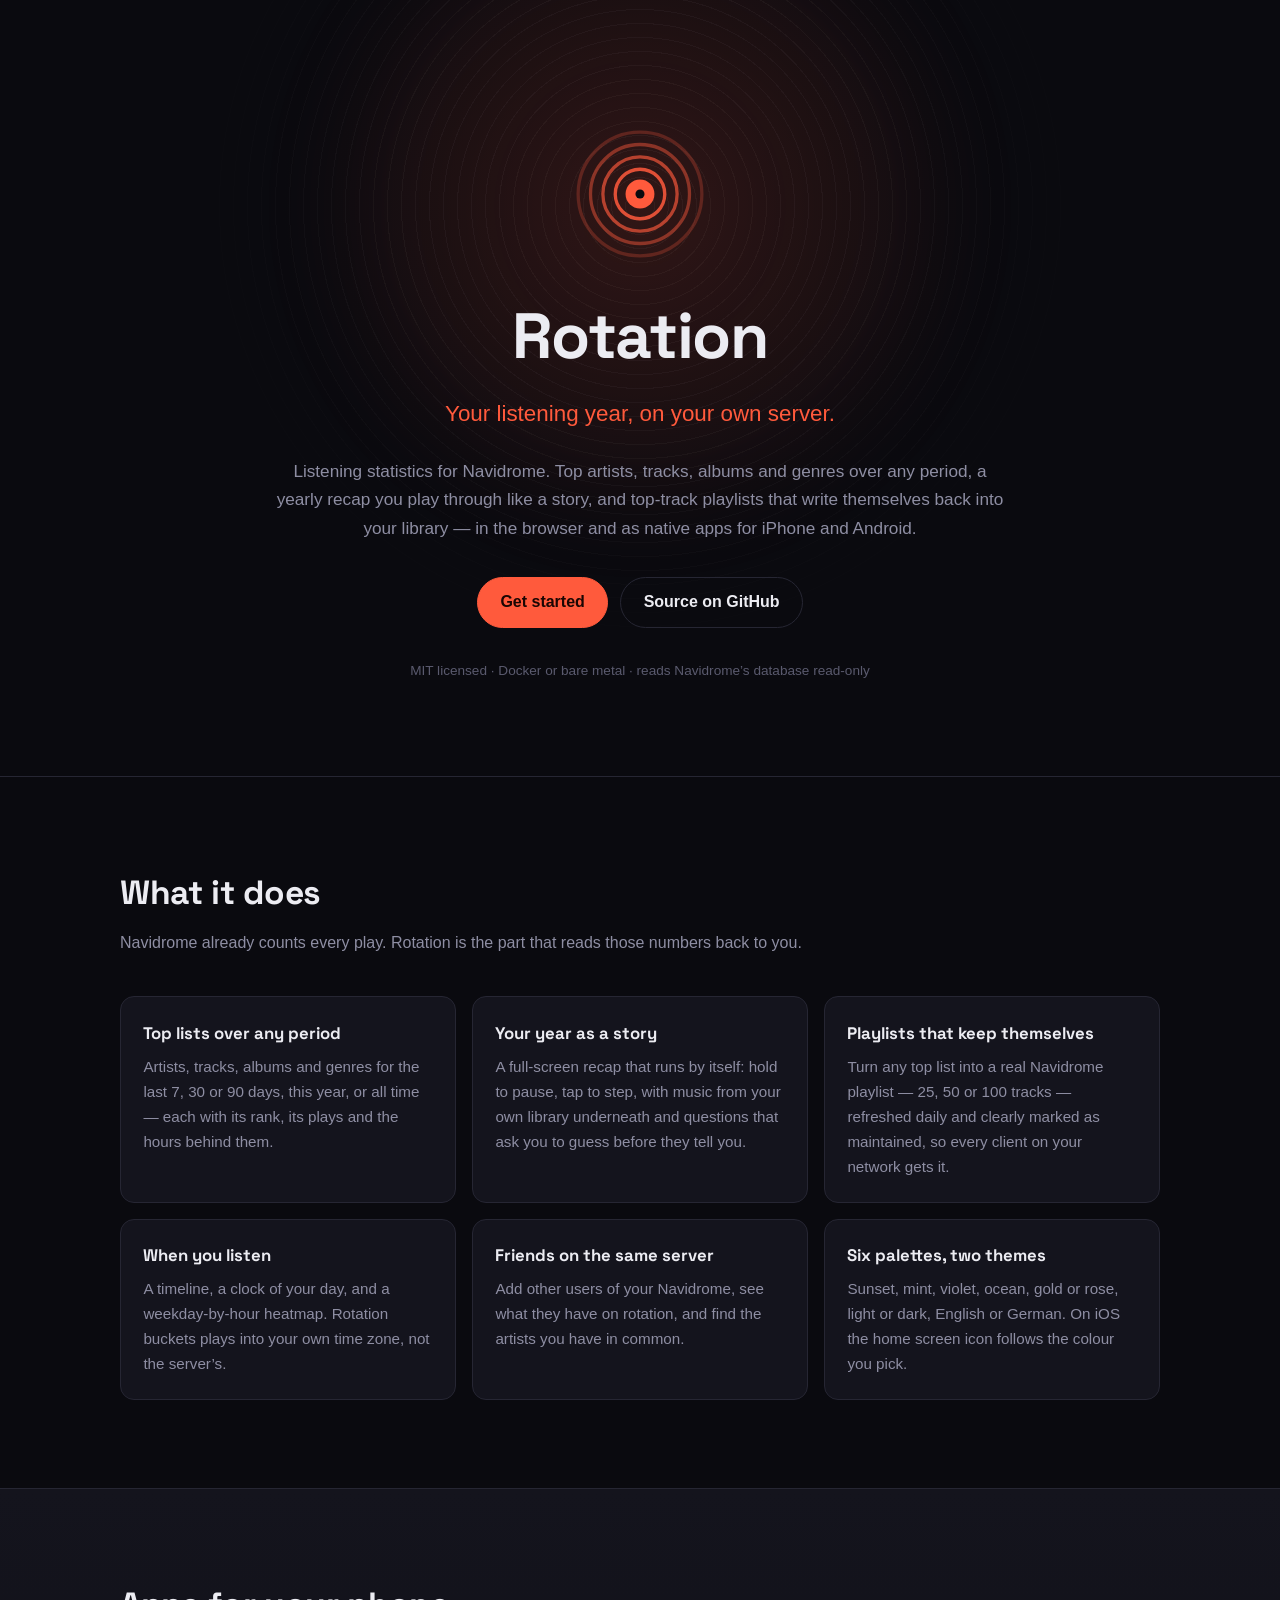
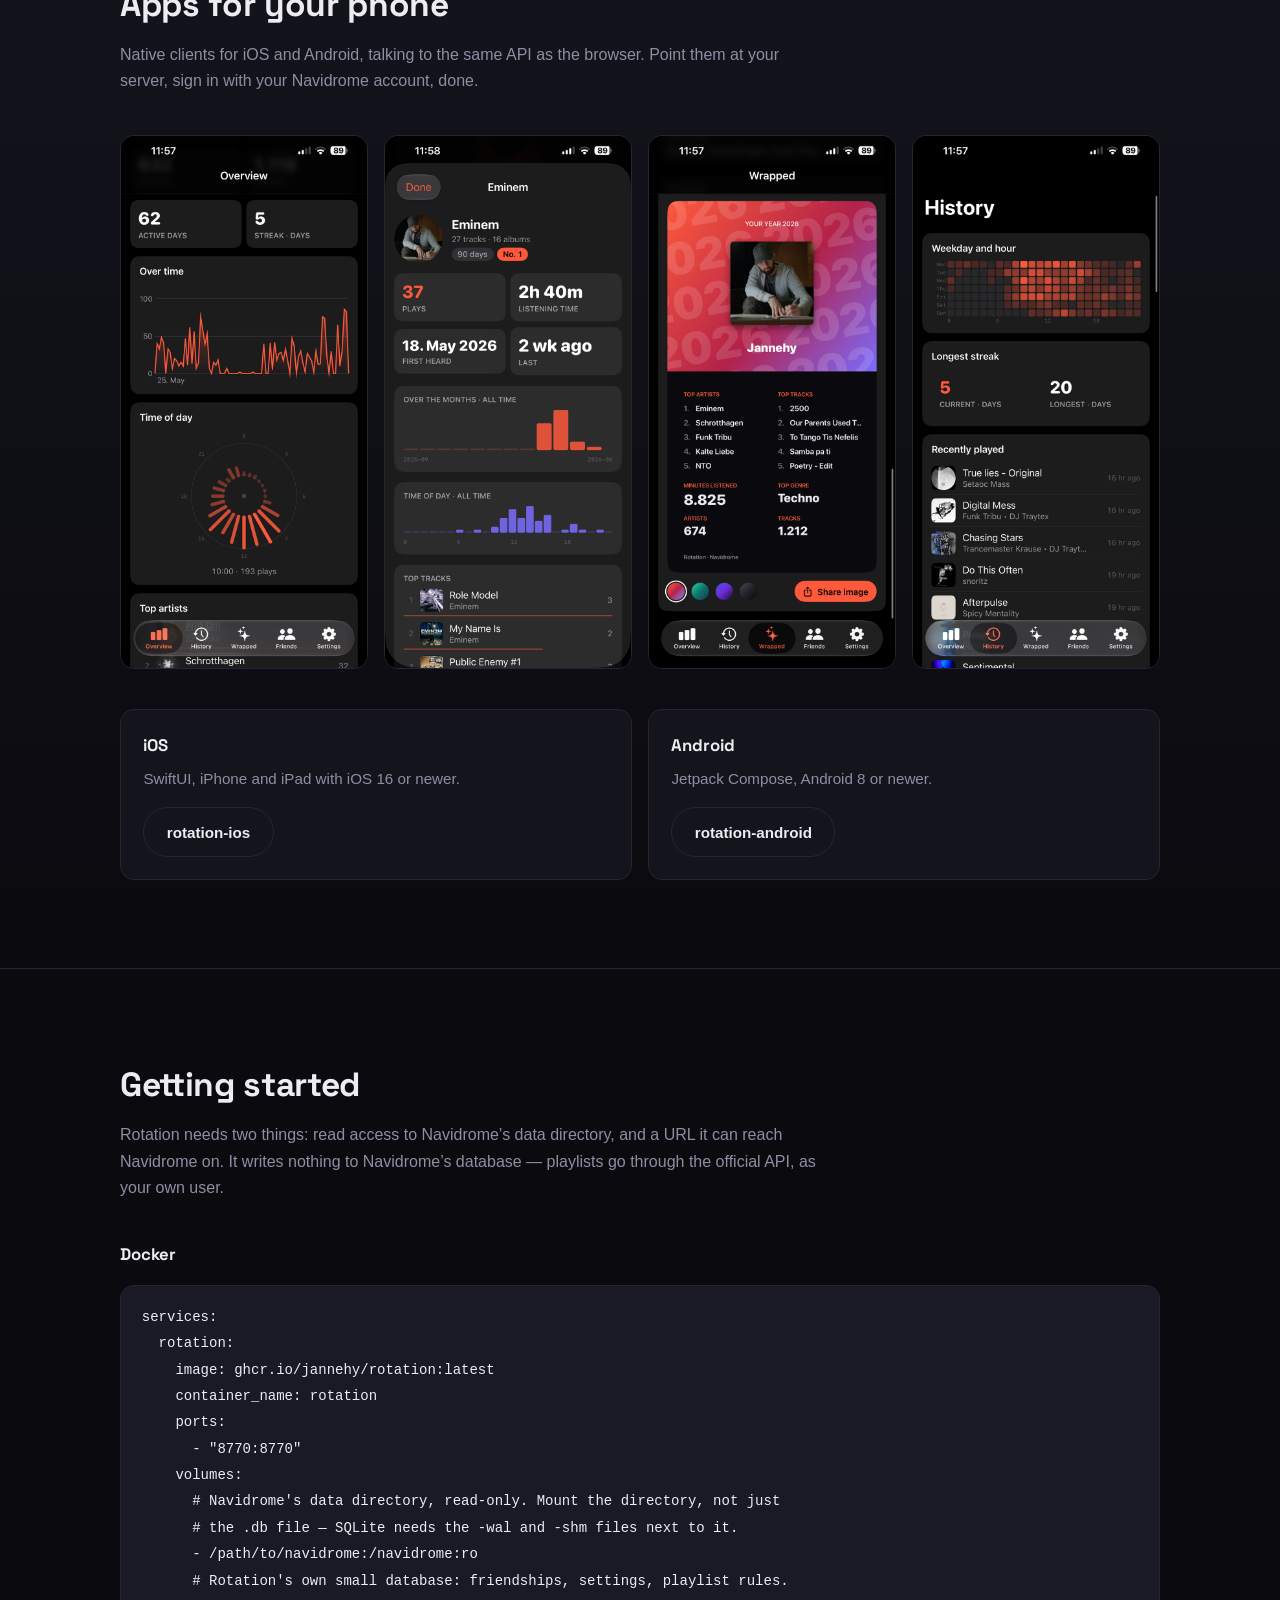
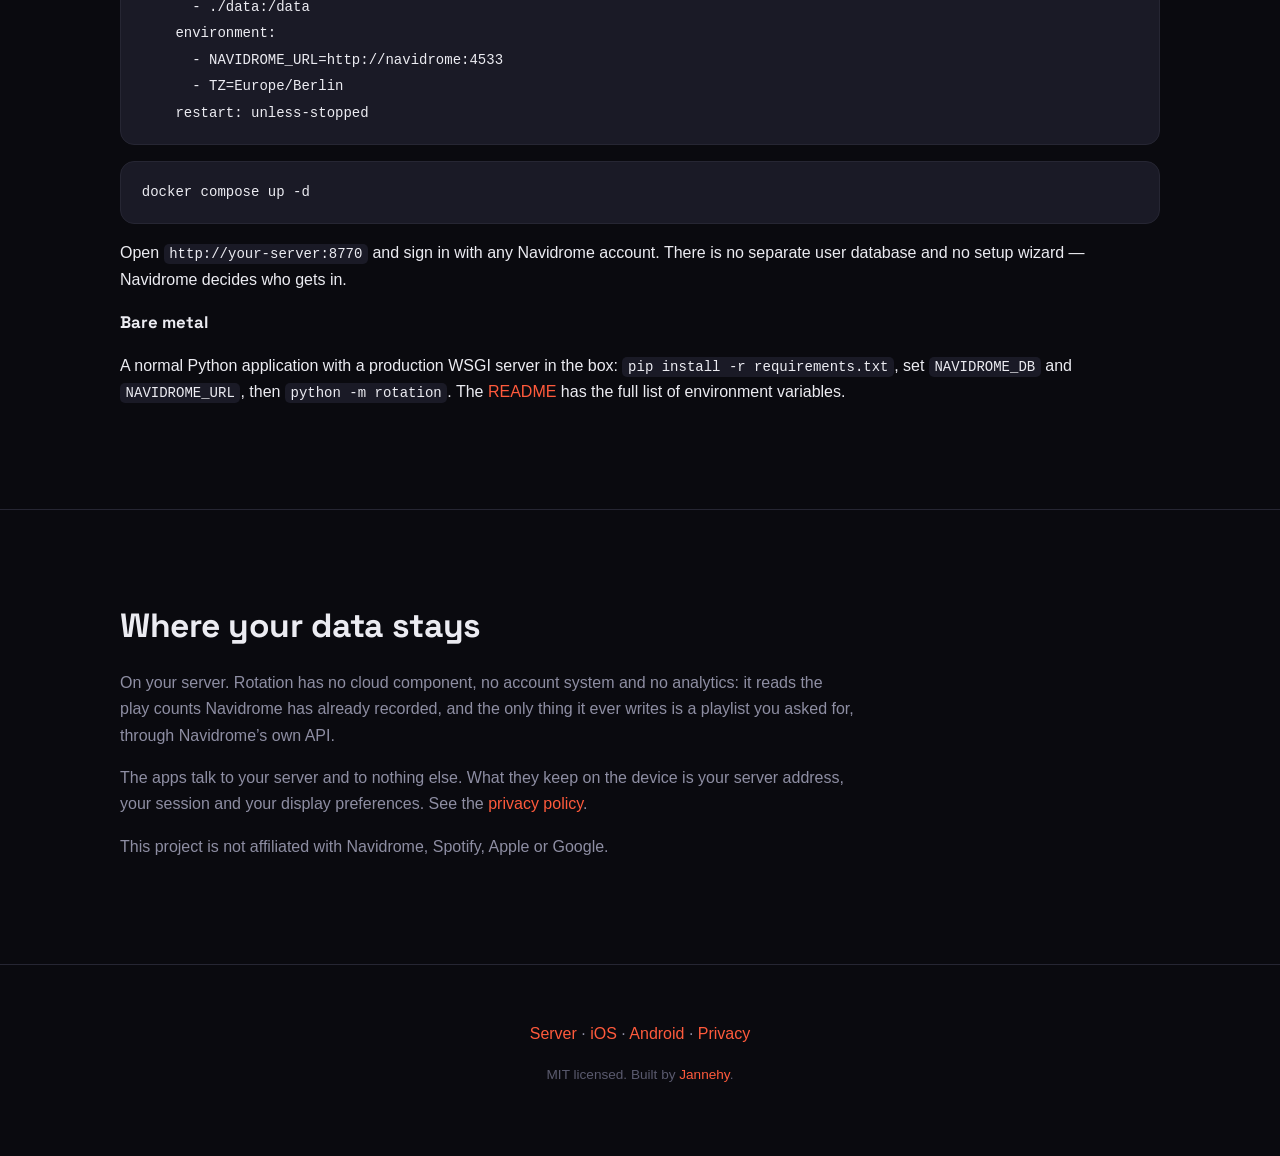
==== index.html @ fb62d3f9 "The Rotation website" ====
<!doctype html>
<html lang="en">
<head>
<meta charset="utf-8">
<meta name="viewport" content="width=device-width, initial-scale=1">
<title>Rotation — your listening year, on your own server</title>
<meta name="description" content="Self-hosted listening statistics for Navidrome: top artists, tracks and albums, a yearly recap you can play through, and top-track playlists written back into your library. Web, iOS and Android.">
<link rel="icon" href="assets/favicon.svg" type="image/svg+xml">
<link rel="apple-touch-icon" href="assets/icon.png">
<link rel="preconnect" href="https://fonts.googleapis.com">
<link rel="preconnect" href="https://fonts.gstatic.com" crossorigin>
<link rel="stylesheet" href="https://fonts.googleapis.com/css2?family=Space+Grotesk:wght@500;700&display=swap">
<link rel="stylesheet" href="style.css">
<meta property="og:title" content="Rotation">
<meta property="og:description" content="Your listening year, on your own server. Statistics and a yearly recap for Navidrome — web, iOS and Android.">
<meta property="og:type" content="website">
<meta property="og:url" content="https://rotationmusic.org/">
<meta property="og:image" content="https://rotationmusic.org/assets/icon.png">
</head>
<body>

<header class="hero">
  <div class="wrap">
    <div class="mark" aria-hidden="true">
      <svg viewBox="0 0 64 64">
        <g fill="none" stroke="currentColor" stroke-width="1.6">
          <circle cx="32" cy="32" r="30" opacity="0.25"/>
          <circle cx="32" cy="32" r="24" opacity="0.45"/>
          <circle cx="32" cy="32" r="18" opacity="0.65"/>
          <circle cx="32" cy="32" r="12" opacity="0.85"/>
        </g>
        <circle cx="32" cy="32" r="7" fill="currentColor"/>
        <circle cx="32" cy="32" r="2.2" fill="#0a0a0f"/>
      </svg>
    </div>
    <h1>Rotation</h1>
    <p class="tagline">Your listening year, on your own server.</p>
    <p class="lede">
      Listening statistics for Navidrome. Top artists, tracks, albums and genres
      over any period, a yearly recap you play through like a story, and
      top-track playlists that write themselves back into your library — in the
      browser and as native apps for iPhone and Android.
    </p>
    <p class="actions">
      <a class="button primary" href="#install">Get started</a>
      <a class="button" href="https://github.com/Jannehy/rotation">Source on GitHub</a>
    </p>
    <p class="meta">MIT licensed · Docker or bare metal · reads Navidrome&rsquo;s database read-only</p>
  </div>
</header>

<main>

<section class="section">
  <div class="wrap">
    <h2>What it does</h2>
    <p class="section-lede">
      Navidrome already counts every play. Rotation is the part that reads those
      numbers back to you.
    </p>
    <div class="grid">
      <article>
        <h3>Top lists over any period</h3>
        <p>Artists, tracks, albums and genres for the last 7, 30 or 90 days, this
        year, or all time — each with its rank, its plays and the hours behind
        them.</p>
      </article>
      <article>
        <h3>Your year as a story</h3>
        <p>A full-screen recap that runs by itself: hold to pause, tap to step,
        with music from your own library underneath and questions that ask you to
        guess before they tell you.</p>
      </article>
      <article>
        <h3>Playlists that keep themselves</h3>
        <p>Turn any top list into a real Navidrome playlist — 25, 50 or 100
        tracks — refreshed daily and clearly marked as maintained, so every
        client on your network gets it.</p>
      </article>
      <article>
        <h3>When you listen</h3>
        <p>A timeline, a clock of your day, and a weekday-by-hour heatmap.
        Rotation buckets plays into your own time zone, not the server&rsquo;s.</p>
      </article>
      <article>
        <h3>Friends on the same server</h3>
        <p>Add other users of your Navidrome, see what they have on rotation, and
        find the artists you have in common.</p>
      </article>
      <article>
        <h3>Six palettes, two themes</h3>
        <p>Sunset, mint, violet, ocean, gold or rose, light or dark, English or
        German. On iOS the home screen icon follows the colour you pick.</p>
      </article>
    </div>
  </div>
</section>

<section class="section apps" id="apps">
  <div class="wrap">
    <h2>Apps for your phone</h2>
    <p class="section-lede">
      Native clients for iOS and Android, talking to the same API as the browser.
      Point them at your server, sign in with your Navidrome account, done.
    </p>

    <div class="shots">
      <img src="assets/screenshots/01-overview.png" alt="The overview with top artists and tracks" loading="lazy">
      <img src="assets/screenshots/02-artist.png" alt="An artist page with its rank and plays" loading="lazy">
      <img src="assets/screenshots/03-wrapped.png" alt="The yearly recap card" loading="lazy">
      <img src="assets/screenshots/04-history.png" alt="The weekday and hour heatmap" loading="lazy">
    </div>

    <div class="grid two">
      <article>
        <h3>iOS</h3>
        <p>SwiftUI, iPhone and iPad with iOS 16 or newer.</p>
        <p><a class="button" href="https://github.com/Jannehy/rotation-ios">rotation-ios</a></p>
      </article>
      <article>
        <h3>Android</h3>
        <p>Jetpack Compose, Android 8 or newer.</p>
        <p><a class="button" href="https://github.com/Jannehy/rotation-android">rotation-android</a></p>
      </article>
    </div>
  </div>
</section>

<section class="section" id="install">
  <div class="wrap">
    <h2>Getting started</h2>
    <p class="section-lede">
      Rotation needs two things: read access to Navidrome&rsquo;s data directory,
      and a URL it can reach Navidrome on. It writes nothing to Navidrome&rsquo;s
      database — playlists go through the official API, as your own user.
    </p>

    <h3>Docker</h3>
<pre><code>services:
  rotation:
    image: ghcr.io/jannehy/rotation:latest
    container_name: rotation
    ports:
      - "8770:8770"
    volumes:
      # Navidrome's data directory, read-only. Mount the directory, not just
      # the .db file — SQLite needs the -wal and -shm files next to it.
      - /path/to/navidrome:/navidrome:ro
      # Rotation's own small database: friendships, settings, playlist rules.
      - ./data:/data
    environment:
      - NAVIDROME_URL=http://navidrome:4533
      - TZ=Europe/Berlin
    restart: unless-stopped</code></pre>
    <pre><code>docker compose up -d</code></pre>
    <p>Open <code>http://your-server:8770</code> and sign in with any Navidrome
    account. There is no separate user database and no setup wizard — Navidrome
    decides who gets in.</p>

    <h3>Bare metal</h3>
    <p>A normal Python application with a production WSGI server in the box:
    <code>pip install -r requirements.txt</code>, set <code>NAVIDROME_DB</code>
    and <code>NAVIDROME_URL</code>, then <code>python -m rotation</code>. The
    <a href="https://github.com/Jannehy/rotation#bare-metal">README</a> has the
    full list of environment variables.</p>
  </div>
</section>

<section class="section legal">
  <div class="wrap">
    <h2>Where your data stays</h2>
    <p>On your server. Rotation has no cloud component, no account system and no
    analytics: it reads the play counts Navidrome has already recorded, and the
    only thing it ever writes is a playlist you asked for, through Navidrome&rsquo;s
    own API.</p>
    <p>The apps talk to your server and to nothing else. What they keep on the
    device is your server address, your session and your display preferences.
    See the <a href="privacy.html">privacy policy</a>.</p>
    <p>This project is not affiliated with Navidrome, Spotify, Apple or Google.</p>
  </div>
</section>

</main>

<footer>
  <div class="wrap">
    <p>
      <a href="https://github.com/Jannehy/rotation">Server</a> ·
      <a href="https://github.com/Jannehy/rotation-ios">iOS</a> ·
      <a href="https://github.com/Jannehy/rotation-android">Android</a> ·
      <a href="privacy.html">Privacy</a>
    </p>
    <p class="small">MIT licensed. Built by <a href="https://github.com/Jannehy">Jannehy</a>.</p>
  </div>
</footer>

</body>
</html>
---- style.css ----
/* Rotation — the palette is the app's own default accent, sunset on near
   black. The app itself carries six of them; a page can only wear one. */
:root {
  --bg:        #0a0a0f;
  --surface:   #14141d;
  --surface-2: #1a1a26;
  --line:      #262633;
  --ink:       #ececf2;
  --ink-dim:   #8e8ea3;
  --ink-faint: #5a5a6e;
  --accent:    #ff5a3c;
  --accent-ink:#1a0603;
  --radius:    14px;
  --wrap:      1040px;
  /* Space Grotesk for the headings: the numbers are the point of this page,
     and it draws figures that are easy to read at a glance. */
  --display:   "Space Grotesk", "Avenir Next", "Segoe UI", system-ui, sans-serif;
}

*, *::before, *::after { box-sizing: border-box; }

body {
  margin: 0;
  background: var(--bg);
  color: var(--ink);
  font: 16px/1.65 -apple-system, BlinkMacSystemFont, "Segoe UI", Roboto,
        "Helvetica Neue", Arial, sans-serif;
  -webkit-font-smoothing: antialiased;
}

.wrap { width: min(var(--wrap), calc(100% - 3rem)); margin-inline: auto; }

a { color: var(--accent); text-decoration: none; }
a:hover { text-decoration: underline; }

/* ---------------------------------------------------------------- hero */

.hero {
  position: relative;
  padding: clamp(4rem, 12vw, 8rem) 0 clamp(3rem, 8vw, 5rem);
  text-align: center;
  overflow: hidden;
}

/* Concentric rings behind the mark, as if the record kept going past the
   edge of the page. */
.hero::before {
  content: "";
  position: absolute;
  top: -34%;
  left: 50%;
  width: min(940px, 130%);
  aspect-ratio: 1;
  transform: translateX(-50%);
  background:
    radial-gradient(circle, rgba(255, 90, 60, 0.16), transparent 58%),
    repeating-radial-gradient(circle, rgba(255, 255, 255, 0.035) 0 1px,
                              transparent 1px 14px);
  -webkit-mask-image: radial-gradient(circle, #000 35%, transparent 70%);
          mask-image: radial-gradient(circle, #000 35%, transparent 70%);
  pointer-events: none;
}

.hero .wrap { position: relative; }

.mark { color: var(--accent); width: clamp(96px, 18vw, 132px); margin: 0 auto 1.5rem; }
.mark svg { width: 100%; height: auto; display: block; }

h1 {
  margin: 0;
  font-family: var(--display);
  font-size: clamp(2.6rem, 8vw, 4rem);
  font-weight: 700;
  letter-spacing: -0.02em;
}

.tagline {
  margin: 0.4rem 0 0;
  font-size: clamp(1.1rem, 3vw, 1.4rem);
  color: var(--accent);
}

.lede {
  max-width: 46rem;
  margin: 1.5rem auto 0;
  font-size: 1.075rem;
  color: var(--ink-dim);
}

.actions { margin: 2.2rem 0 0; display: flex; gap: 0.75rem; justify-content: center; flex-wrap: wrap; }

.button {
  display: inline-block;
  padding: 0.7rem 1.4rem;
  border: 1px solid var(--line);
  border-radius: 999px;
  color: var(--ink);
  font-weight: 600;
  transition: border-color 0.15s, transform 0.15s;
}
.button:hover { border-color: var(--accent); text-decoration: none; transform: translateY(-1px); }
.button:focus-visible, a:focus-visible { outline: 2px solid var(--accent); outline-offset: 3px; }
.button.primary { background: var(--accent); border-color: var(--accent); color: var(--accent-ink); }
.button.primary:hover { filter: brightness(1.08); }

.meta { margin-top: 2rem; font-size: 0.85rem; color: var(--ink-faint); }

/* ------------------------------------------------------------ sections */

.section { padding: clamp(3rem, 8vw, 5.5rem) 0; border-top: 1px solid var(--line); }

h2 {
  margin: 0 0 0.6rem;
  font-family: var(--display);
  text-wrap: balance;
  font-size: clamp(1.6rem, 4vw, 2.1rem);
  letter-spacing: -0.01em;
}

.section-lede { margin: 0 0 2.5rem; max-width: 44rem; color: var(--ink-dim); }

h3 { margin: 0 0 0.4rem; font-size: 1.05rem; font-family: var(--display); }

.grid {
  display: grid;
  gap: 1rem;
  grid-template-columns: repeat(auto-fit, minmax(260px, 1fr));
  margin-top: 2rem;
}
.grid.two { grid-template-columns: repeat(auto-fit, minmax(300px, 1fr)); }

.grid article {
  padding: 1.4rem;
  background: var(--surface);
  border: 1px solid var(--line);
  border-radius: var(--radius);
}
.grid article p { margin: 0; color: var(--ink-dim); font-size: 0.95rem; }
.grid article p + p { margin-top: 1rem; }

/* The apps section carries the phones, so it gets its own quiet ground to sit
   the screenshots on rather than floating them over the page background. */
.apps { background: linear-gradient(180deg, var(--surface) 0%, var(--bg) 100%); }

/* ---------------------------------------------------------- screenshots */

.shots {
  display: grid;
  grid-auto-flow: column;
  grid-auto-columns: minmax(200px, 1fr);
  gap: 1rem;
  overflow-x: auto;
  padding-bottom: 0.5rem;
  scroll-snap-type: x mandatory;
}
.shots img {
  width: 100%;
  height: auto;
  border-radius: var(--radius);
  border: 1px solid var(--line);
  scroll-snap-align: start;
}

/* ------------------------------------------------------------- code */

pre {
  margin: 1rem 0;
  padding: 1.1rem 1.3rem;
  background: var(--surface-2);
  border: 1px solid var(--line);
  border-radius: var(--radius);
  overflow-x: auto;
}
code {
  font-family: ui-monospace, SFMono-Regular, "SF Mono", Menlo, Consolas, monospace;
  font-size: 0.875rem;
}
p code {
  padding: 0.15em 0.4em;
  background: var(--surface-2);
  border-radius: 5px;
  color: var(--ink);
}

.legal p { color: var(--ink-dim); max-width: 46rem; }

/* ------------------------------------------------------- policy page */

.policy { padding: clamp(3rem, 8vw, 5rem) 0; }
.policy .wrap { max-width: 44rem; }
.policy h1 { font-size: clamp(2rem, 5vw, 2.6rem); }
.policy h2 { margin-top: 2.5rem; font-size: 1.25rem; }
.policy p, .policy li { color: var(--ink-dim); }
.policy ul { padding-left: 1.2rem; }
.policy li { margin-bottom: 0.4rem; }
.policy .updated { color: var(--ink-faint); font-size: 0.85rem; }

/* ----------------------------------------------------------- footer */

footer {
  padding: 2.5rem 0 3.5rem;
  border-top: 1px solid var(--line);
  text-align: center;
  color: var(--ink-dim);
}
footer .small { font-size: 0.85rem; color: var(--ink-faint); }

@media (max-width: 640px) {
  .shots { grid-auto-columns: minmax(160px, 70%); }
}

@media (prefers-reduced-motion: reduce) {
  .button { transition: none; }
}
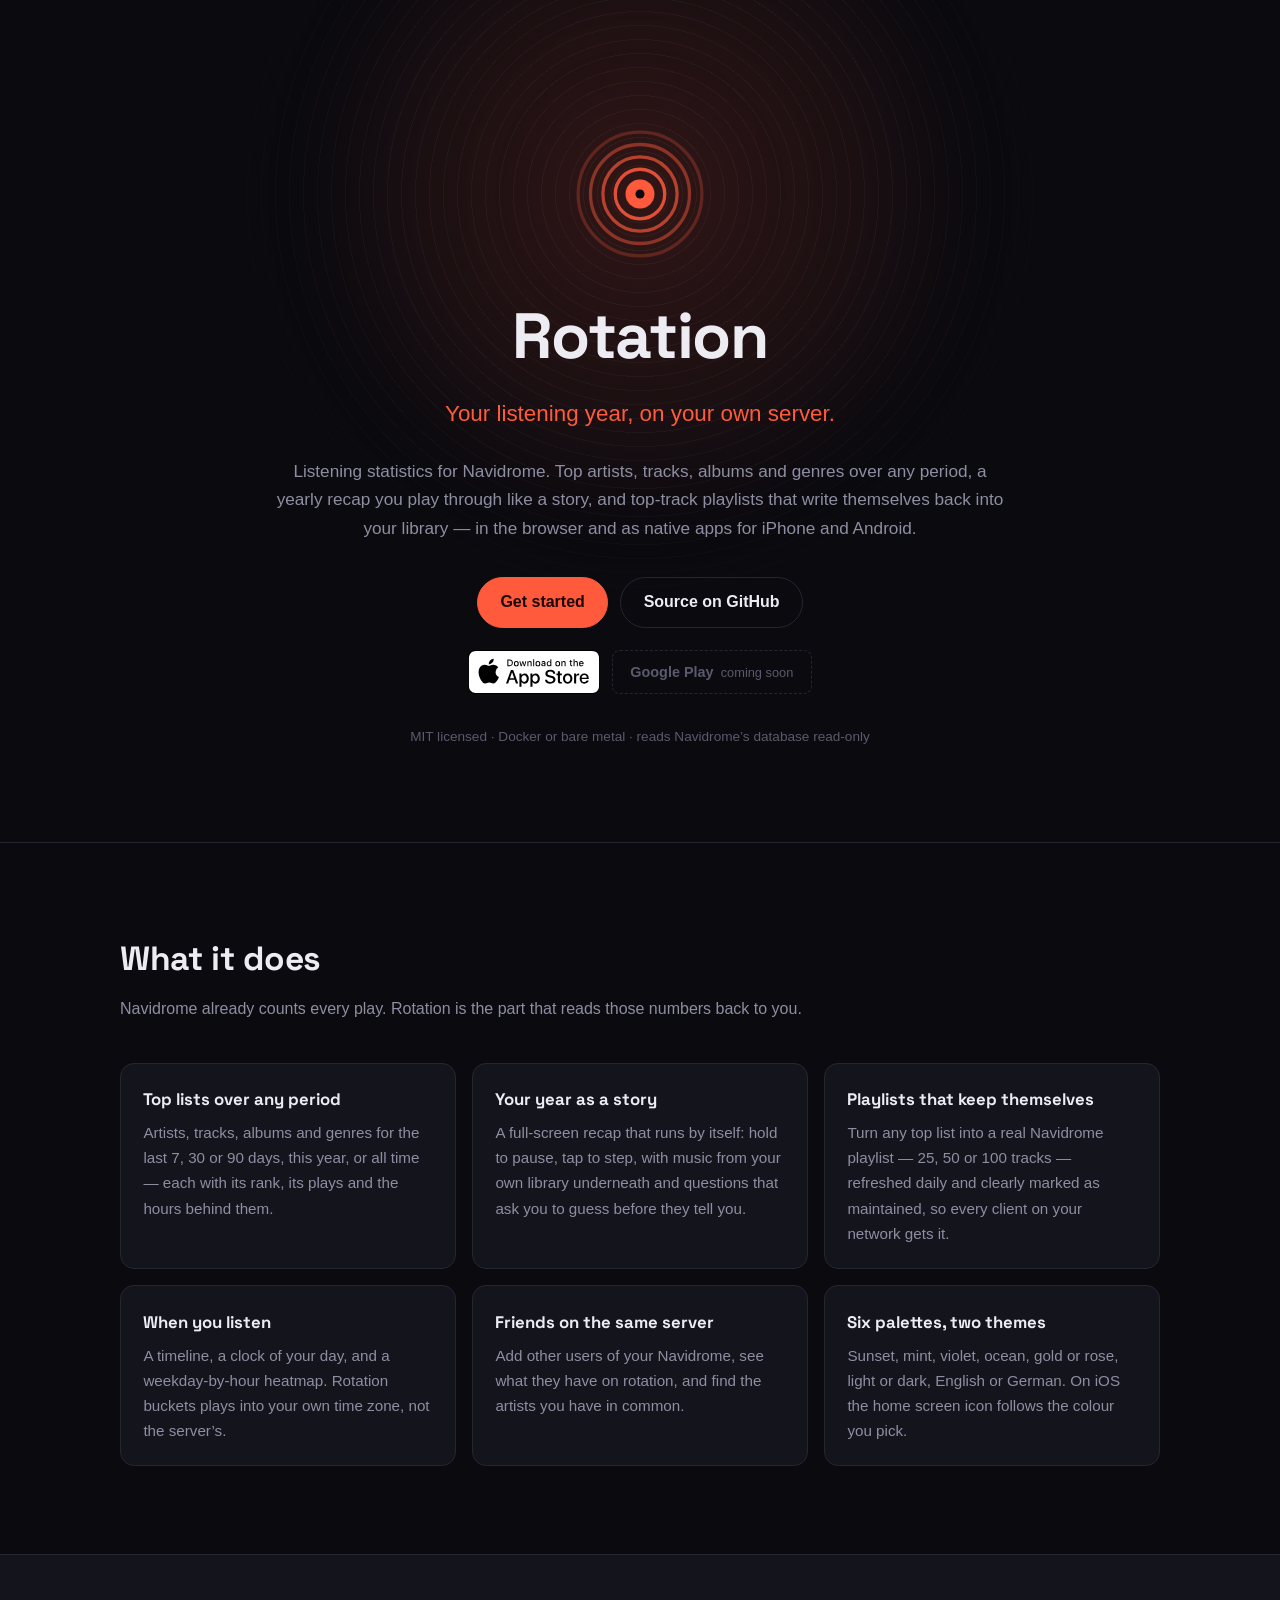
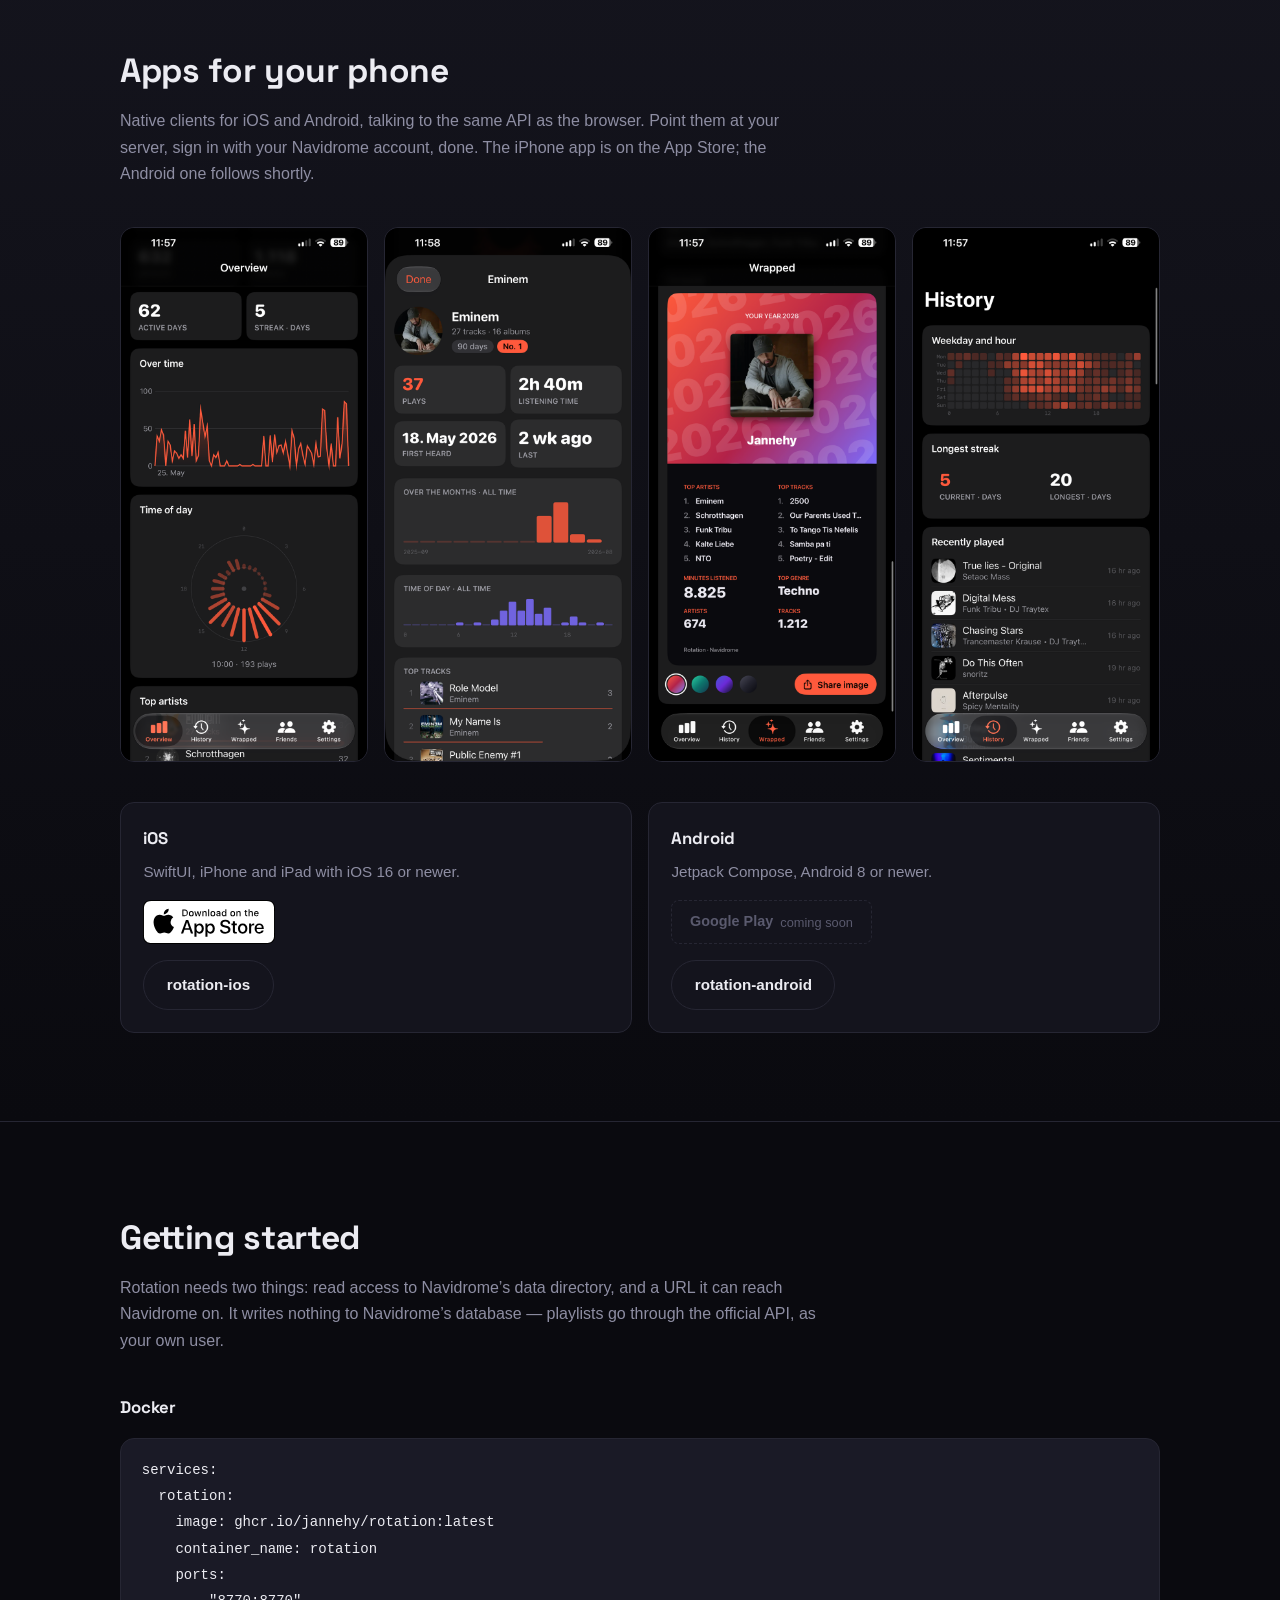
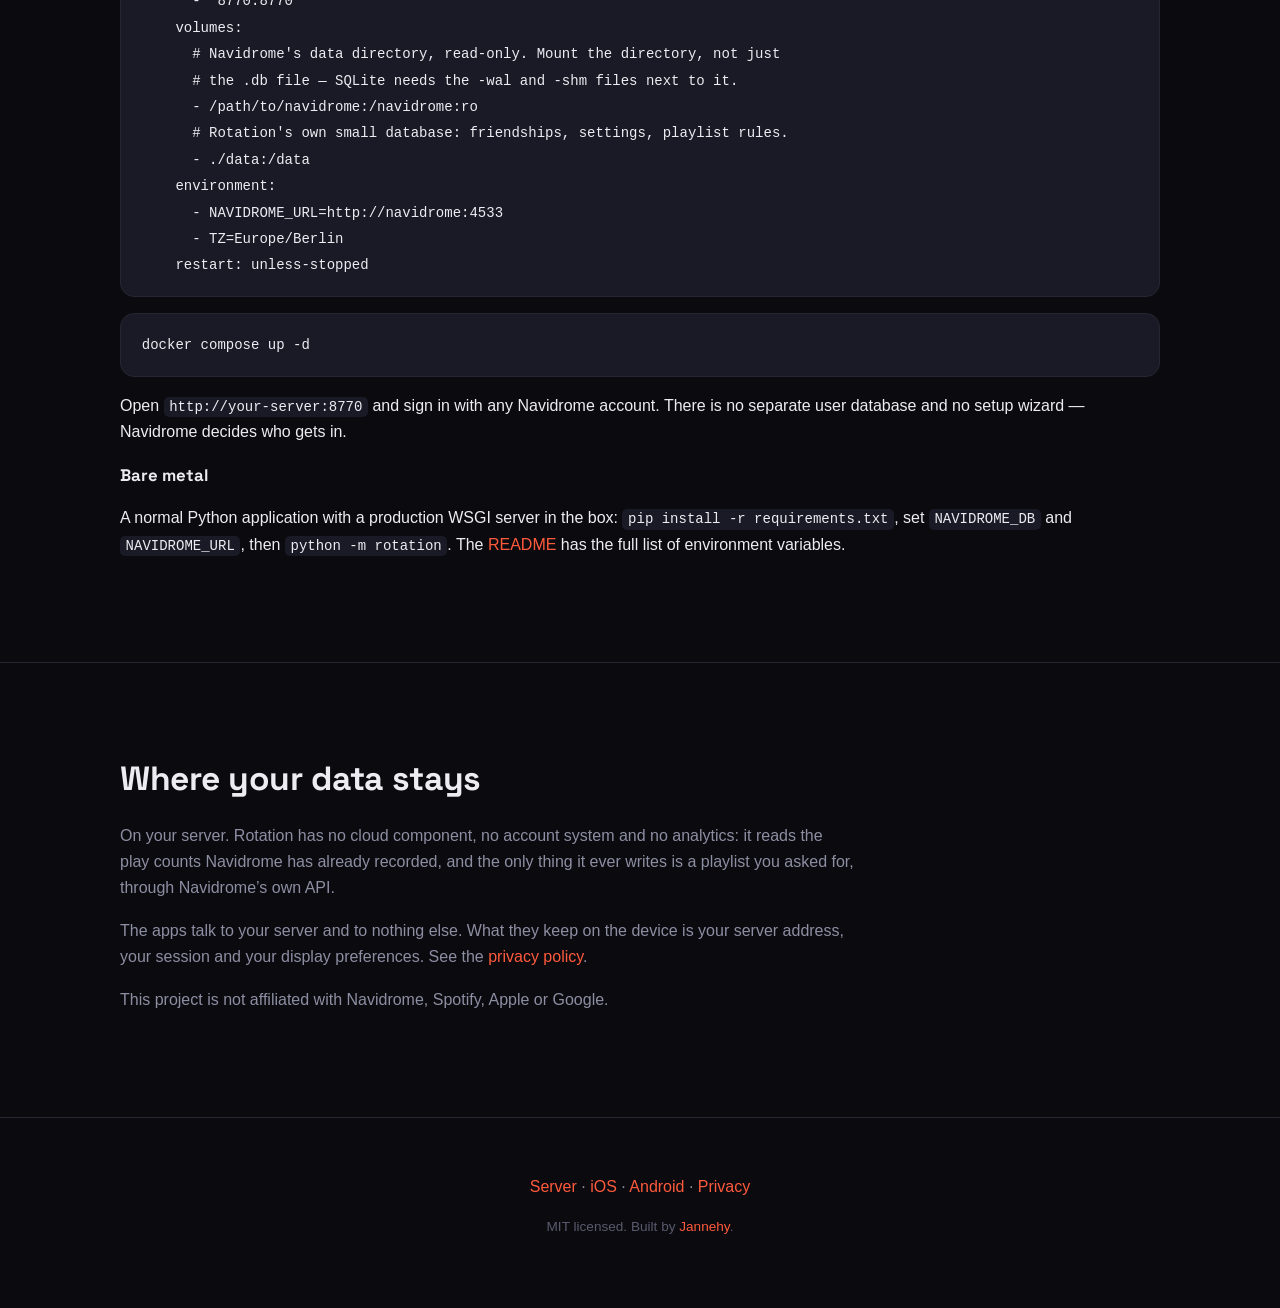
==== commit f9be71be: "Link the App Store from the site Rotation for iPhone is live, so the page now offers it instead of o" ====
--- a/index.html
+++ b/index.html
@@ -45,6 +45,13 @@
       <a class="button primary" href="#install">Get started</a>
       <a class="button" href="https://github.com/Jannehy/rotation">Source on GitHub</a>
     </p>
+    <p class="stores">
+      <a class="store" href="https://apps.apple.com/app/id6804433285">
+        <img src="assets/app-store-badge.svg" width="120" height="40"
+             alt="Download Rotation on the App Store">
+      </a>
+      <span class="store soon">Google Play <small>coming soon</small></span>
+    </p>
     <p class="meta">MIT licensed · Docker or bare metal · reads Navidrome&rsquo;s database read-only</p>
   </div>
 </header>
@@ -101,7 +108,8 @@
     <h2>Apps for your phone</h2>
     <p class="section-lede">
       Native clients for iOS and Android, talking to the same API as the browser.
-      Point them at your server, sign in with your Navidrome account, done.
+      Point them at your server, sign in with your Navidrome account, done. The
+      iPhone app is on the App Store; the Android one follows shortly.
     </p>
 
     <div class="shots">
@@ -115,11 +123,20 @@
       <article>
         <h3>iOS</h3>
         <p>SwiftUI, iPhone and iPad with iOS 16 or newer.</p>
+        <p class="stores start">
+          <a class="store" href="https://apps.apple.com/app/id6804433285">
+            <img src="assets/app-store-badge.svg" width="120" height="40"
+                 alt="Download Rotation on the App Store">
+          </a>
+        </p>
         <p><a class="button" href="https://github.com/Jannehy/rotation-ios">rotation-ios</a></p>
       </article>
       <article>
         <h3>Android</h3>
         <p>Jetpack Compose, Android 8 or newer.</p>
+        <p class="stores start">
+          <span class="store soon">Google Play <small>coming soon</small></span>
+        </p>
         <p><a class="button" href="https://github.com/Jannehy/rotation-android">rotation-android</a></p>
       </article>
     </div>
--- a/style.css
+++ b/style.css
@@ -42,16 +42,30 @@
   overflow: hidden;
 }
 
+.hero .wrap { position: relative; }
+
+.mark {
+  position: relative;
+  color: var(--accent);
+  width: clamp(96px, 18vw, 132px);
+  margin: 0 auto 1.5rem;
+}
+
 /* Concentric rings behind the mark, as if the record kept going past the
-   edge of the page. */
-.hero::before {
+   edge of the page. They hang off the mark, not off the hero: sized against
+   the hero they drifted away from the logo as soon as the headline or the
+   paragraph below wrapped to a different number of lines. The negative
+   z-index puts them behind the text; that works as long as .hero stays
+   without a background of its own. */
+.mark::before {
   content: "";
   position: absolute;
-  top: -34%;
+  z-index: -1;
+  top: 50%;
   left: 50%;
-  width: min(940px, 130%);
+  width: min(940px, 130vw);
   aspect-ratio: 1;
-  transform: translateX(-50%);
+  transform: translate(-50%, -50%);
   background:
     radial-gradient(circle, rgba(255, 90, 60, 0.16), transparent 58%),
     repeating-radial-gradient(circle, rgba(255, 255, 255, 0.035) 0 1px,
@@ -60,10 +74,6 @@
           mask-image: radial-gradient(circle, #000 35%, transparent 70%);
   pointer-events: none;
 }
-
-.hero .wrap { position: relative; }
-
-.mark { color: var(--accent); width: clamp(96px, 18vw, 132px); margin: 0 auto 1.5rem; }
 .mark svg { width: 100%; height: auto; display: block; }
 
 h1 {
@@ -102,6 +112,36 @@
 .button:focus-visible, a:focus-visible { outline: 2px solid var(--accent); outline-offset: 3px; }
 .button.primary { background: var(--accent); border-color: var(--accent); color: var(--accent-ink); }
 .button.primary:hover { filter: brightness(1.08); }
+
+/* Store badges. Apple's artwork is fixed in shape and colour, so the "soon"
+   placeholder next to it only borrows its height and radius instead of
+   imitating it - a fake badge would read as a working link. */
+.stores {
+  margin: 1.4rem 0 0;
+  display: flex;
+  gap: 0.75rem;
+  justify-content: center;
+  align-items: center;
+  flex-wrap: wrap;
+}
+.stores.start { justify-content: flex-start; margin-top: 1rem; }
+
+.store { display: inline-flex; align-items: center; }
+.store img { display: block; height: 44px; width: auto; }
+a.store { transition: transform 0.15s, opacity 0.15s; }
+a.store:hover { transform: translateY(-1px); opacity: 0.85; text-decoration: none; }
+
+.store.soon {
+  height: 44px;
+  padding: 0 1.1rem;
+  border: 1px dashed var(--line);
+  border-radius: 8px;
+  color: var(--ink-faint);
+  font-size: 0.9rem;
+  font-weight: 600;
+  gap: 0.45rem;
+}
+.store.soon small { font-weight: 400; font-size: 0.8rem; }
 
 .meta { margin-top: 2rem; font-size: 0.85rem; color: var(--ink-faint); }
 
@@ -210,5 +250,5 @@
 }
 
 @media (prefers-reduced-motion: reduce) {
-  .button { transition: none; }
-}
+  .button, a.store { transition: none; }
+}
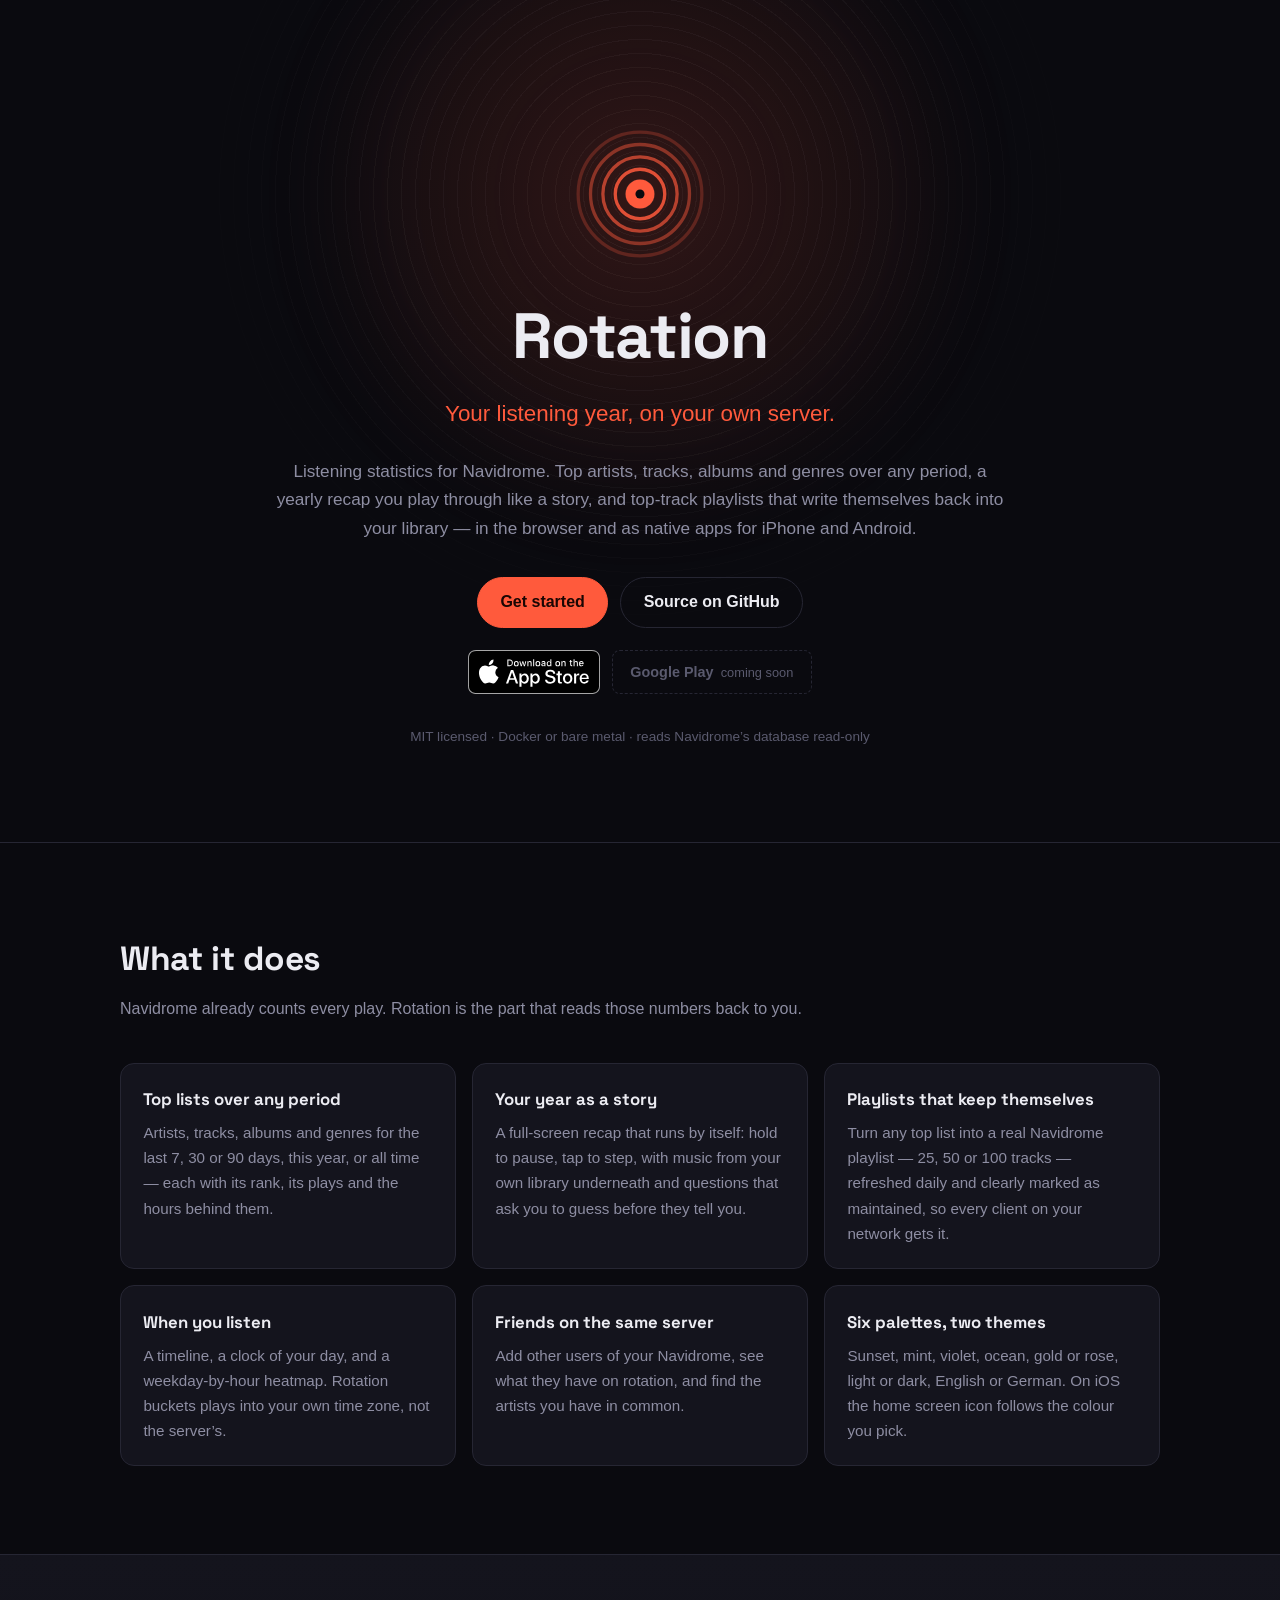
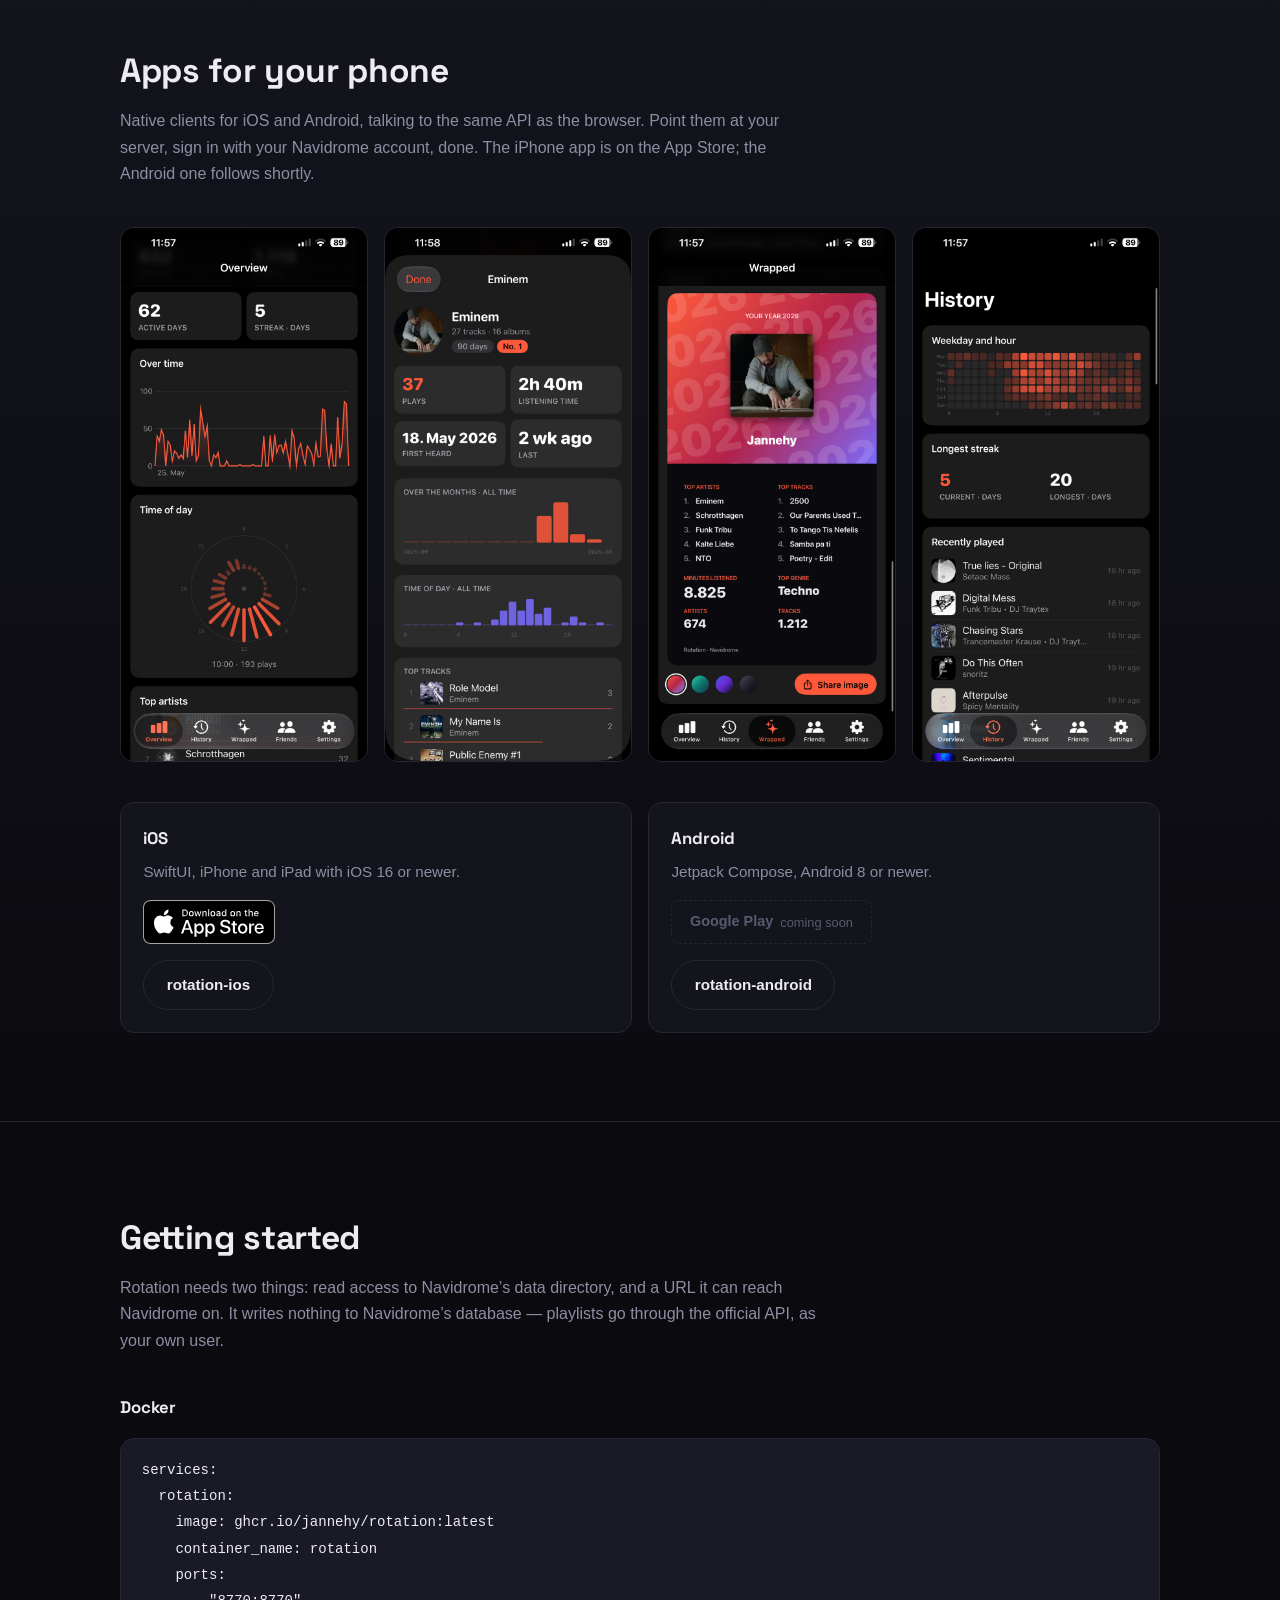
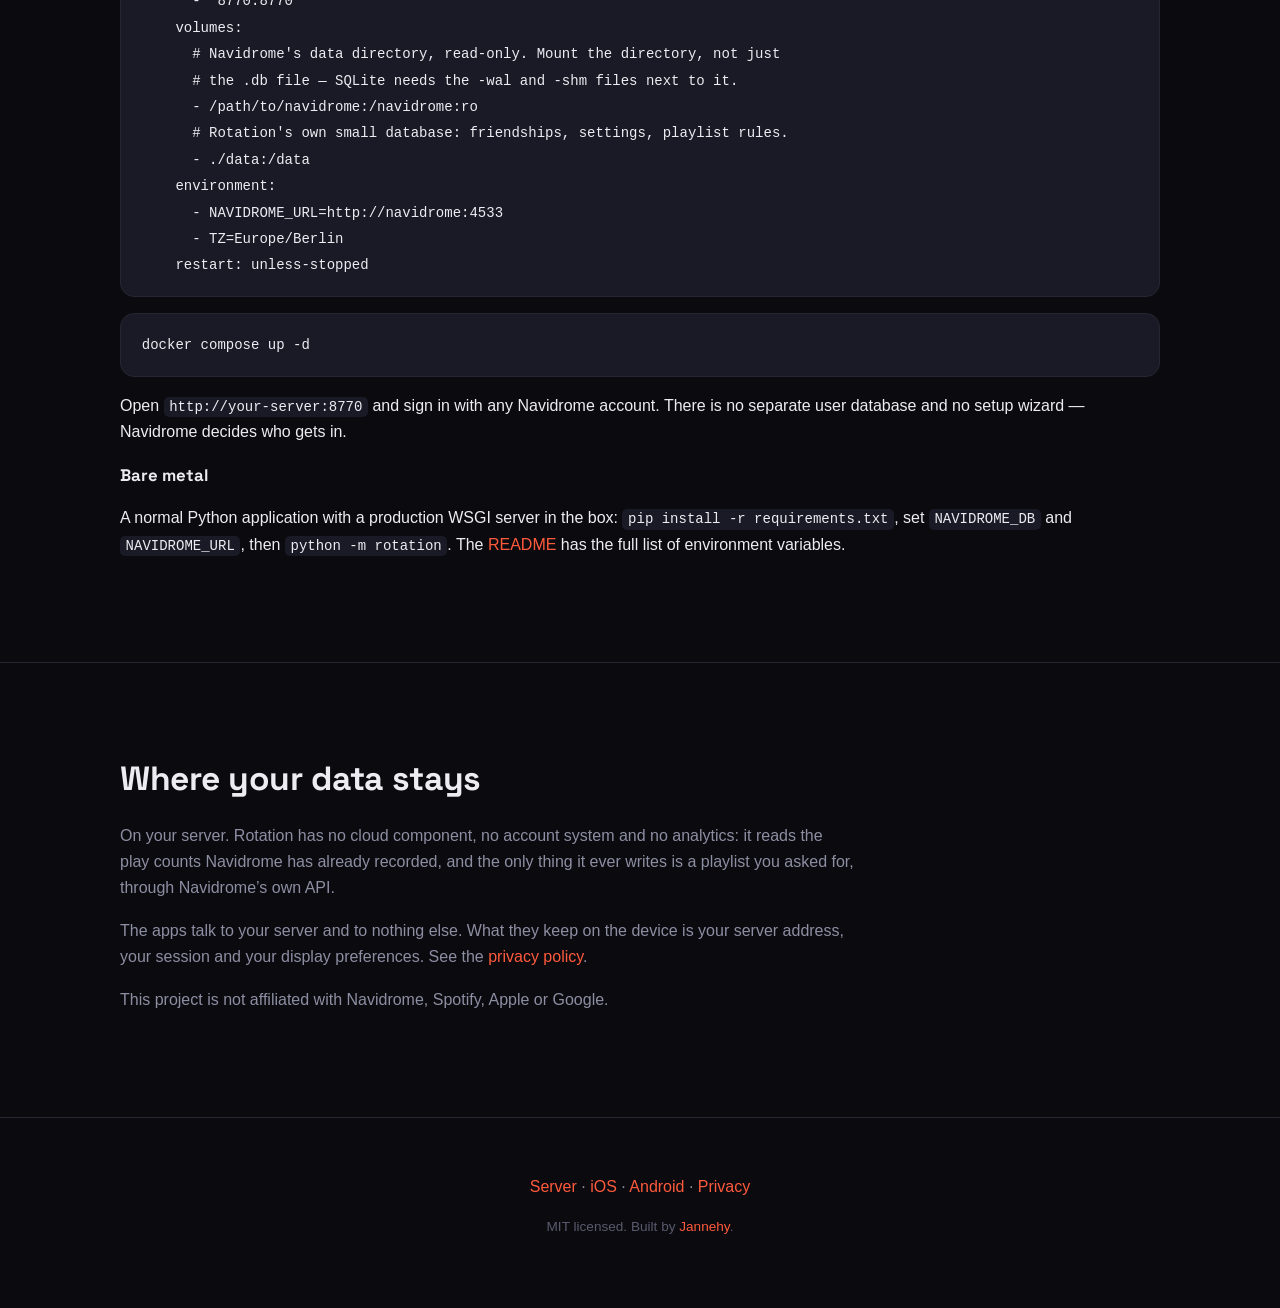
==== commit 91a838c1: "Wear the dark App Store badge The white artwork is the brightest surface on the page - brighter than" ====
--- a/index.html
+++ b/index.html
@@ -47,7 +47,7 @@
     </p>
     <p class="stores">
       <a class="store" href="https://apps.apple.com/app/id6804433285">
-        <img src="assets/app-store-badge.svg" width="120" height="40"
+        <img src="assets/app-store-badge-black.svg" width="120" height="40"
              alt="Download Rotation on the App Store">
       </a>
       <span class="store soon">Google Play <small>coming soon</small></span>
@@ -125,7 +125,7 @@
         <p>SwiftUI, iPhone and iPad with iOS 16 or newer.</p>
         <p class="stores start">
           <a class="store" href="https://apps.apple.com/app/id6804433285">
-            <img src="assets/app-store-badge.svg" width="120" height="40"
+            <img src="assets/app-store-badge-black.svg" width="120" height="40"
                  alt="Download Rotation on the App Store">
           </a>
         </p>
